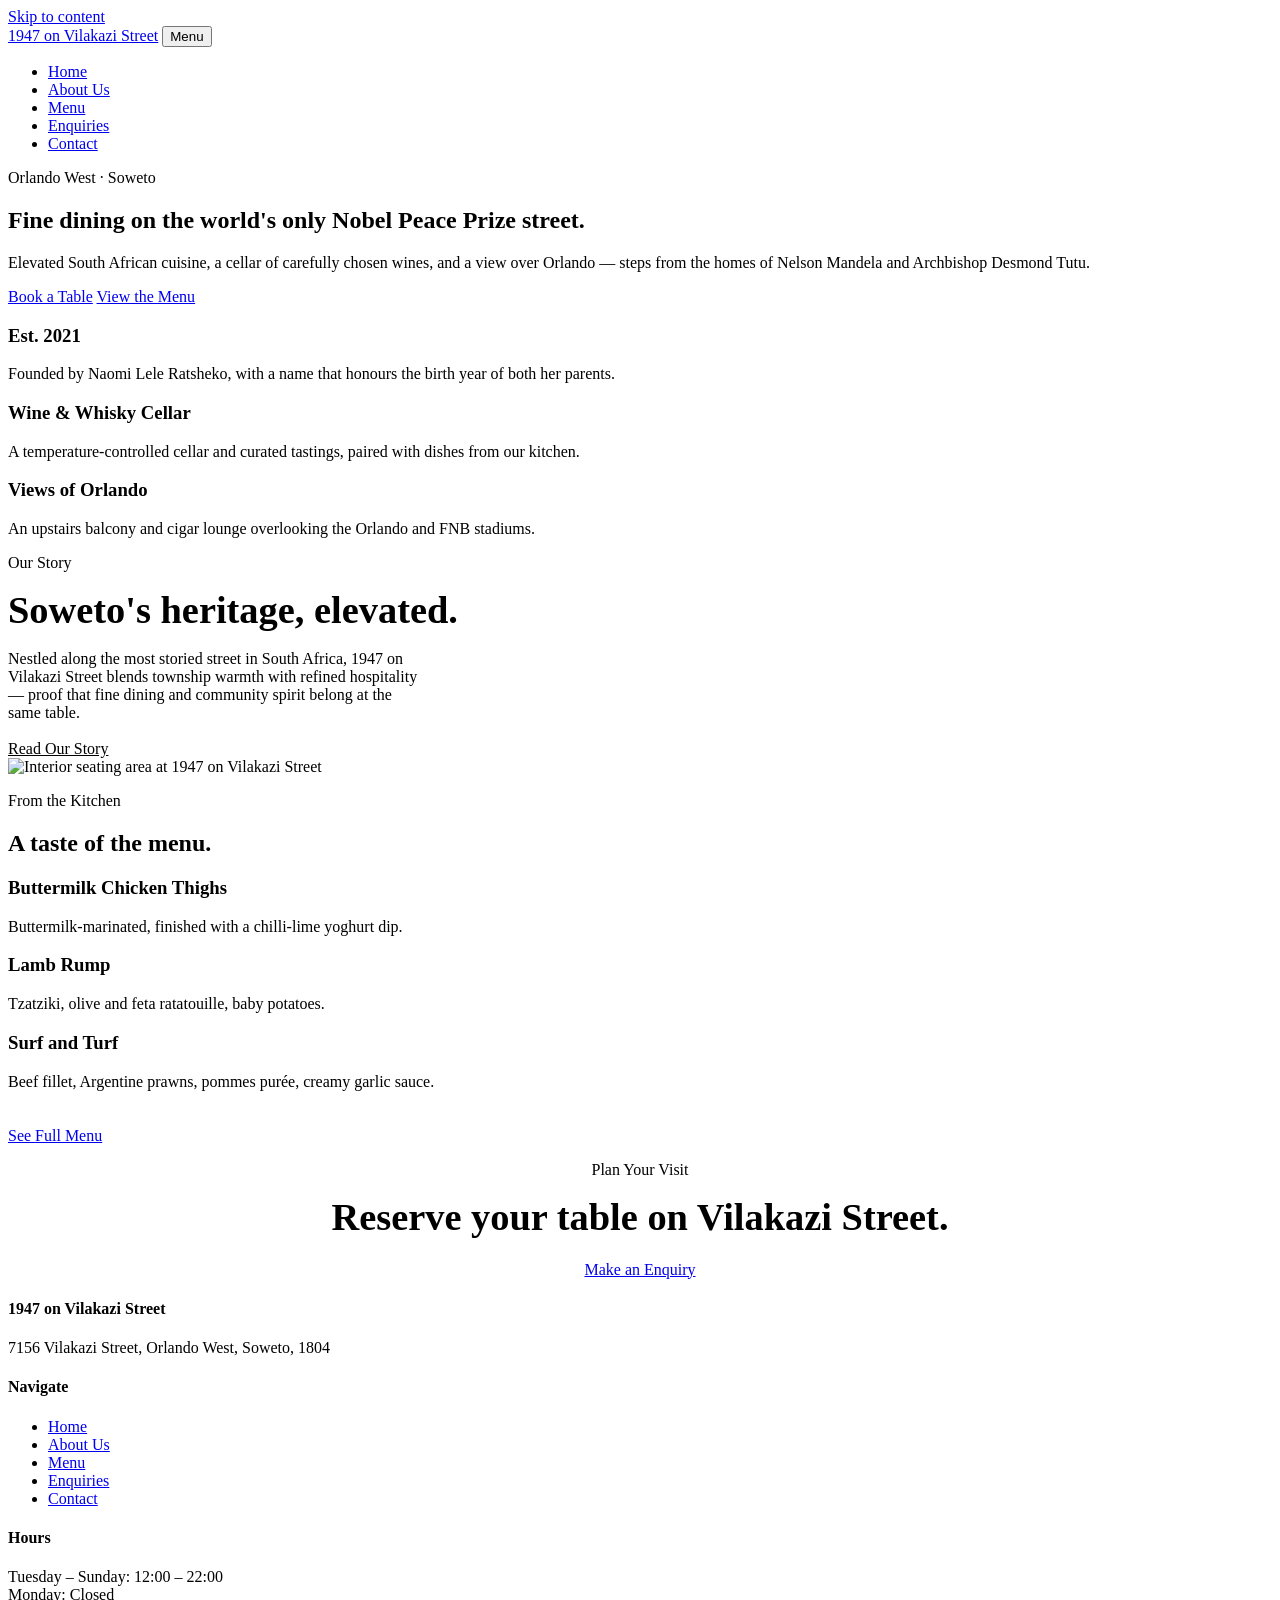
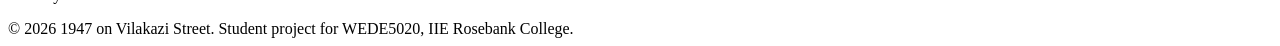
==== index.html @ f9e855d2 "Add files via upload" ====
<!DOCTYPE html>
<html lang="en">
<head>
<meta charset="UTF-8">
<meta name="viewport" content="width=device-width, initial-scale=1.0">
<title>1947 on Vilakazi Street | Fine Dining, Orlando West, Soweto</title>
<meta name="description" content="1947 on Vilakazi Street is a fine-dining restaurant on Soweto's historic Vilakazi Street, offering elevated South African cuisine, wine, and heritage.">
<link rel="stylesheet" href="css/styles.css">
</head>
<body>

<a href="#main" class="skip-link">Skip to content</a>

<header class="site-header">
  <nav class="nav">
    <a href="index.html" class="brand"><span class="brand-year">1947</span> on Vilakazi Street</a>
    <button class="nav-toggle" aria-expanded="false" aria-controls="navLinks">Menu</button>
    <ul class="nav-links" id="navLinks">
      <li><a href="index.html" aria-current="page">Home</a></li>
      <li><a href="about.html">About Us</a></li>
      <li><a href="menu.html">Menu</a></li>
      <li><a href="enquiry.html">Enquiries</a></li>
      <li><a href="contact.html">Contact</a></li>
    </ul>
  </nav>
</header>

<main id="main">

  <section class="hero">
    <div class="hero-inner">
      <p class="eyebrow">Orlando West · Soweto</p>
      <h1>Fine dining on the world's only Nobel Peace Prize street.</h1>
      <p class="lede">Elevated South African cuisine, a cellar of carefully chosen wines, and a view over Orlando — steps from the homes of Nelson Mandela and Archbishop Desmond Tutu.</p>
      <div class="hero-actions">
        <a href="enquiry.html" class="btn btn-primary">Book a Table</a>
        <a href="menu.html" class="btn btn-outline">View the Menu</a>
      </div>
    </div>
  </section>

  <section class="tight">
    <div class="wrap">
      <div class="grid grid-3">
        <div class="card">
          <h3>Est. 2021</h3>
          <p>Founded by Naomi Lele Ratsheko, with a name that honours the birth year of both her parents.</p>
        </div>
        <div class="card">
          <h3>Wine &amp; Whisky Cellar</h3>
          <p>A temperature-controlled cellar and curated tastings, paired with dishes from our kitchen.</p>
        </div>
        <div class="card">
          <h3>Views of Orlando</h3>
          <p>An upstairs balcony and cigar lounge overlooking the Orlando and FNB stadiums.</p>
        </div>
      </div>
    </div>
  </section>

  <section>
    <div class="wrap">
      <div class="grid grid-2" style="align-items:center;">
        <div>
          <p class="eyebrow">Our Story</p>
          <h2 style="font-family:var(--font-display); font-size:clamp(1.8rem,3.4vw,2.4rem); color:var(--burgundy-dark); margin:12px 0 18px;">Soweto's heritage, elevated.</h2>
          <p style="max-width:52ch; margin-bottom:18px;">Nestled along the most storied street in South Africa, 1947 on Vilakazi Street blends township warmth with refined hospitality — proof that fine dining and community spirit belong at the same table.</p>
          <a href="about.html" class="btn btn-outline" style="border-color:var(--burgundy); color:var(--burgundy);">Read Our Story</a>
        </div>
        <img src="images/interior-seating-1.jpeg" alt="Interior seating area at 1947 on Vilakazi Street" style="aspect-ratio:4/3; object-fit:cover; width:100%;">
      </div>
    </div>
  </section>

  <section class="on-dark">
    <div class="wrap">
      <div class="section-head">
        <p class="eyebrow">From the Kitchen</p>
        <h2>A taste of the menu.</h2>
      </div>
      <div class="grid grid-3">
        <div class="card" style="background:transparent; border-color:rgba(243,236,221,0.15);">
          <h3 style="color:var(--gold);">Buttermilk Chicken Thighs</h3>
          <p>Buttermilk-marinated, finished with a chilli-lime yoghurt dip.</p>
        </div>
        <div class="card" style="background:transparent; border-color:rgba(243,236,221,0.15);">
          <h3 style="color:var(--gold);">Lamb Rump</h3>
          <p>Tzatziki, olive and feta ratatouille, baby potatoes.</p>
        </div>
        <div class="card" style="background:transparent; border-color:rgba(243,236,221,0.15);">
          <h3 style="color:var(--gold);">Surf and Turf</h3>
          <p>Beef fillet, Argentine prawns, pommes purée, creamy garlic sauce.</p>
        </div>
      </div>
      <div style="margin-top:36px;">
        <a href="menu.html" class="btn btn-primary">See Full Menu</a>
      </div>
    </div>
  </section>

  <section class="tight">
    <div class="wrap" style="text-align:center;">
      <p class="eyebrow">Plan Your Visit</p>
      <h2 style="font-family:var(--font-display); font-size:clamp(1.8rem,3.4vw,2.4rem); color:var(--burgundy-dark); margin:12px 0 22px;">Reserve your table on Vilakazi Street.</h2>
      <a href="enquiry.html" class="btn btn-primary">Make an Enquiry</a>
    </div>
  </section>

</main>

<footer class="site-footer">
  <div class="wrap">
    <div class="footer-grid">
      <div>
        <h4>1947 on Vilakazi Street</h4>
        <p>7156 Vilakazi Street, Orlando West, Soweto, 1804</p>
      </div>
      <div>
        <h4>Navigate</h4>
        <ul>
          <li><a href="index.html">Home</a></li>
          <li><a href="about.html">About Us</a></li>
          <li><a href="menu.html">Menu</a></li>
          <li><a href="enquiry.html">Enquiries</a></li>
          <li><a href="contact.html">Contact</a></li>
        </ul>
      </div>
      <div>
        <h4>Hours</h4>
        <p>Tuesday – Sunday: 12:00 – 22:00<br>Monday: Closed</p>
      </div>
    </div>
    <div class="footer-bottom">&copy; 2026 1947 on Vilakazi Street. Student project for WEDE5020, IIE Rosebank College.</div>
  </div>
</footer>

<script src="js/script.js"></script>
</body>
</html>
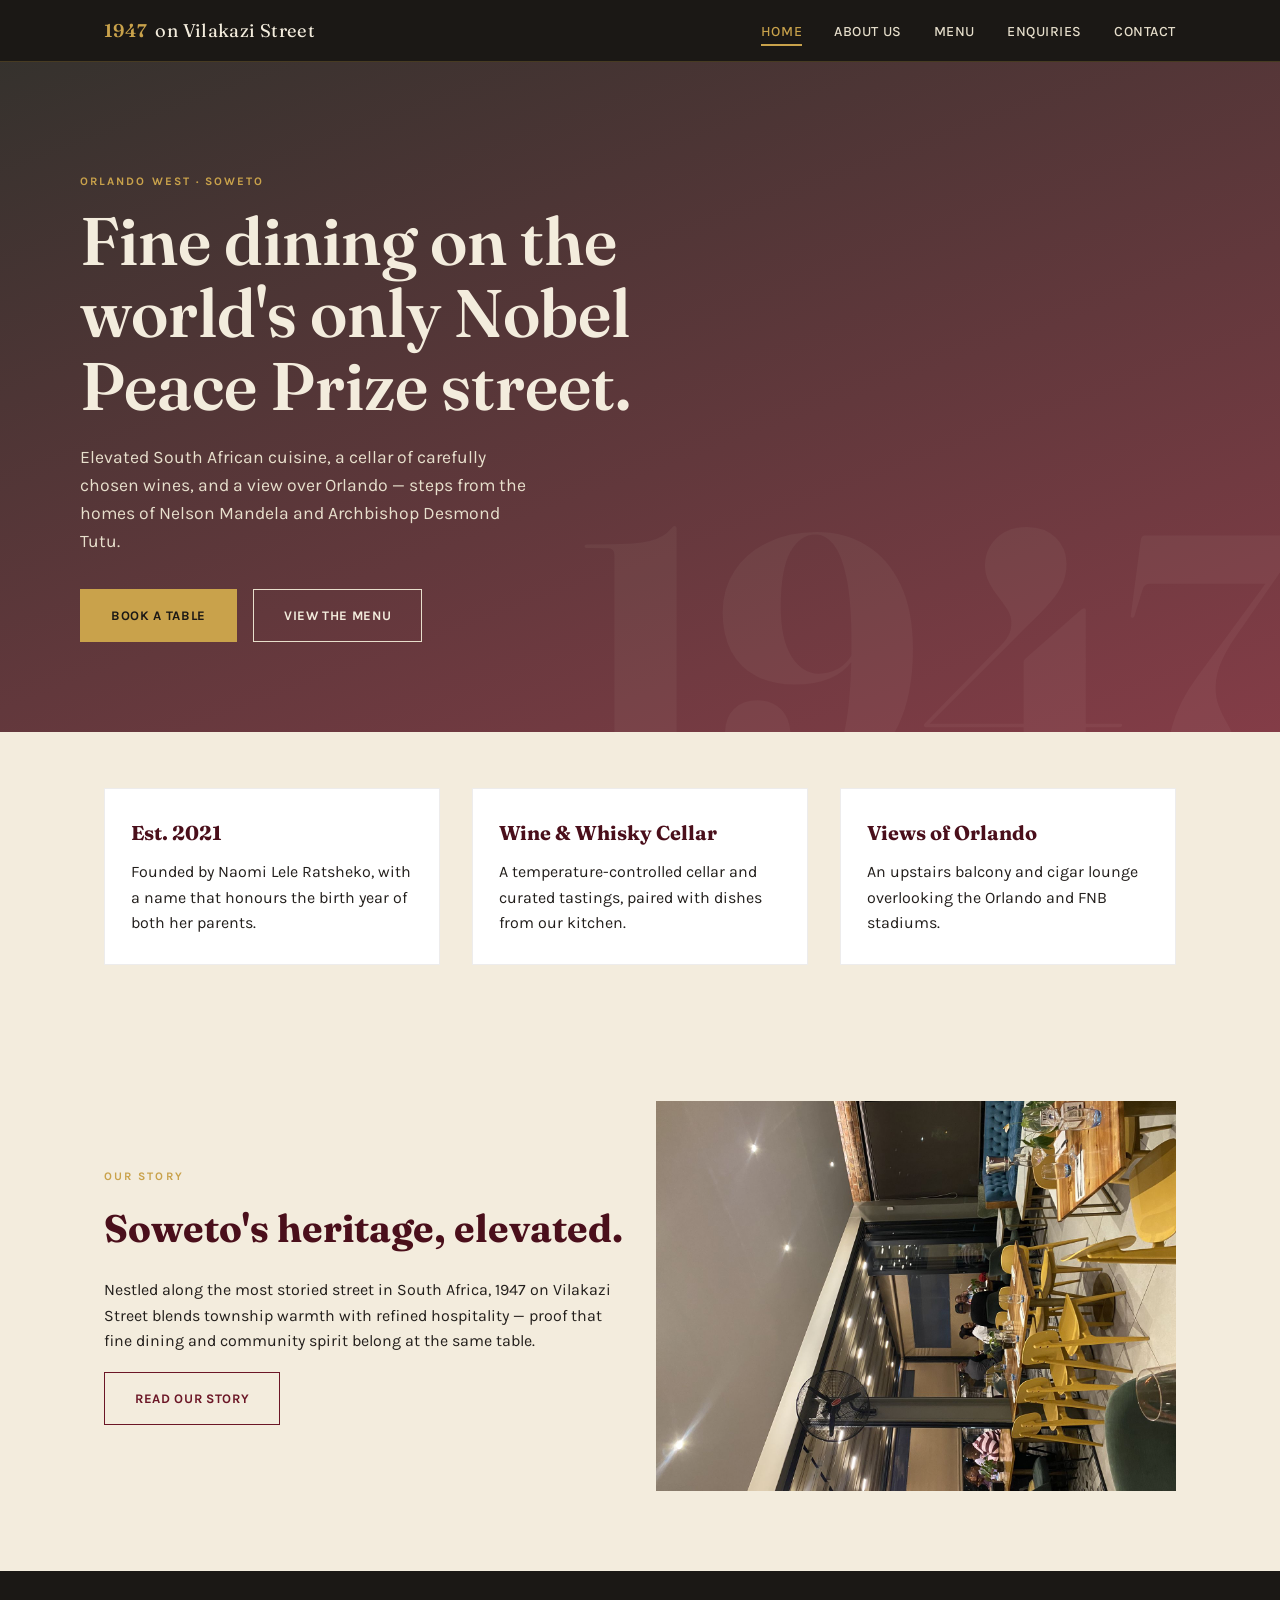
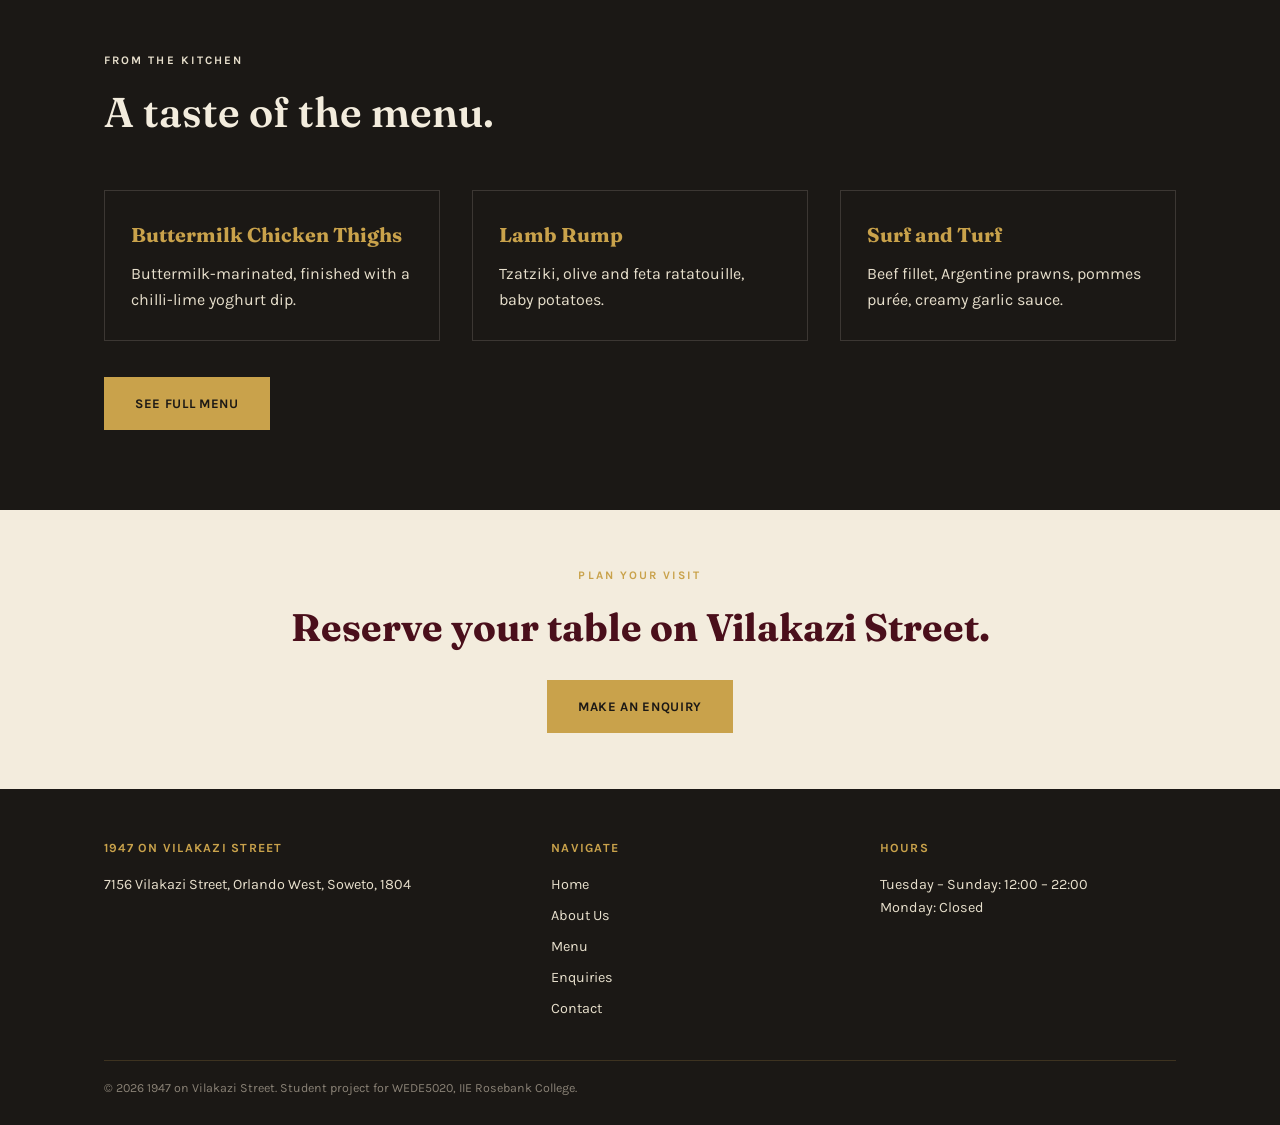
==== commit 1d46b857: "Fix stylesheet link and image source paths" ====
--- a/index.html
+++ b/index.html
@@ -5,7 +5,7 @@
 <meta name="viewport" content="width=device-width, initial-scale=1.0">
 <title>1947 on Vilakazi Street | Fine Dining, Orlando West, Soweto</title>
 <meta name="description" content="1947 on Vilakazi Street is a fine-dining restaurant on Soweto's historic Vilakazi Street, offering elevated South African cuisine, wine, and heritage.">
-<link rel="stylesheet" href="css/styles.css">
+<link rel="stylesheet" href="styles.css">
 </head>
 <body>
 
@@ -67,7 +67,7 @@
           <p style="max-width:52ch; margin-bottom:18px;">Nestled along the most storied street in South Africa, 1947 on Vilakazi Street blends township warmth with refined hospitality — proof that fine dining and community spirit belong at the same table.</p>
           <a href="about.html" class="btn btn-outline" style="border-color:var(--burgundy); color:var(--burgundy);">Read Our Story</a>
         </div>
-        <img src="images/interior-seating-1.jpeg" alt="Interior seating area at 1947 on Vilakazi Street" style="aspect-ratio:4/3; object-fit:cover; width:100%;">
+        <img src="interior-seating-1.jpeg" alt="Interior seating area at 1947 on Vilakazi Street" style="aspect-ratio:4/3; object-fit:cover; width:100%;">
       </div>
     </div>
   </section>
--- a/styles.css
+++ b/styles.css
@@ -0,0 +1,482 @@
+/* ============================================
+   1947 on Vilakazi Street — Stylesheet
+   Design tokens
+   Colour: burgundy #6B1626, charcoal #1B1815, gold #C9A24B, cream #F3ECDD
+   Type: Fraunces (display) / Karla (body)
+   ============================================ */
+
+@import url('https://fonts.googleapis.com/css2?family=Fraunces:opsz,wght@9..144,400;9..144,600;9..144,700&family=Karla:wght@400;500;700&display=swap');
+
+:root {
+  --burgundy: #6B1626;
+  --burgundy-dark: #4A0F1B;
+  --charcoal: #1B1815;
+  --gold: #C9A24B;
+  --gold-soft: #DCC084;
+  --cream: #F3ECDD;
+  --cream-dim: #E7DFCC;
+  --ink: #221E1B;
+
+  --font-display: 'Fraunces', Georgia, serif;
+  --font-body: 'Karla', -apple-system, sans-serif;
+
+  --radius: 2px;
+  --max-width: 1120px;
+}
+
+* { box-sizing: border-box; margin: 0; padding: 0; }
+
+html { scroll-behavior: smooth; }
+
+body {
+  font-family: var(--font-body);
+  color: var(--ink);
+  background: var(--cream);
+  line-height: 1.6;
+  -webkit-font-smoothing: antialiased;
+}
+
+img { max-width: 100%; display: block; }
+a { color: inherit; text-decoration: none; }
+
+/* Respect reduced motion */
+@media (prefers-reduced-motion: reduce) {
+  * { animation: none !important; transition: none !important; scroll-behavior: auto !important; }
+}
+
+/* ===== Layout helpers ===== */
+.wrap {
+  max-width: var(--max-width);
+  margin: 0 auto;
+  padding: 0 24px;
+}
+
+.eyebrow {
+  font-family: var(--font-body);
+  font-weight: 700;
+  letter-spacing: 0.18em;
+  text-transform: uppercase;
+  font-size: 0.72rem;
+  color: var(--gold);
+}
+
+.divider {
+  width: 56px;
+  height: 2px;
+  background: var(--gold);
+  margin: 18px 0;
+  border: none;
+}
+
+.divider.center { margin-left: auto; margin-right: auto; }
+
+/* ===== Header / Nav ===== */
+.site-header {
+  position: sticky;
+  top: 0;
+  z-index: 100;
+  background: var(--charcoal);
+  border-bottom: 1px solid rgba(201, 162, 74, 0.25);
+}
+
+.nav {
+  display: flex;
+  align-items: center;
+  justify-content: space-between;
+  max-width: var(--max-width);
+  margin: 0 auto;
+  padding: 16px 24px;
+}
+
+.brand {
+  font-family: var(--font-display);
+  color: var(--cream);
+  font-size: 1.15rem;
+  display: flex;
+  align-items: baseline;
+  gap: 8px;
+  letter-spacing: 0.02em;
+}
+
+.brand .brand-year {
+  color: var(--gold);
+  font-weight: 600;
+}
+
+.nav-links {
+  display: flex;
+  gap: 32px;
+  list-style: none;
+}
+
+.nav-links a {
+  color: var(--cream-dim);
+  font-size: 0.88rem;
+  letter-spacing: 0.04em;
+  text-transform: uppercase;
+  font-weight: 500;
+  position: relative;
+  padding: 4px 0;
+  transition: color 0.2s ease;
+}
+
+.nav-links a:hover,
+.nav-links a:focus-visible,
+.nav-links a[aria-current="page"] {
+  color: var(--gold);
+  outline: none;
+}
+
+.nav-links a[aria-current="page"]::after {
+  content: "";
+  position: absolute;
+  bottom: -2px; left: 0; right: 0;
+  height: 2px;
+  background: var(--gold);
+}
+
+.nav-toggle {
+  display: none;
+  background: none;
+  border: 1px solid var(--gold);
+  color: var(--gold);
+  font-size: 0.8rem;
+  letter-spacing: 0.08em;
+  text-transform: uppercase;
+  padding: 8px 14px;
+  cursor: pointer;
+  font-family: var(--font-body);
+}
+
+.nav-toggle:focus-visible,
+a:focus-visible,
+button:focus-visible,
+input:focus-visible,
+textarea:focus-visible,
+select:focus-visible {
+  outline: 2px solid var(--gold);
+  outline-offset: 3px;
+}
+
+@media (max-width: 760px) {
+  .nav-links {
+    display: none;
+    position: absolute;
+    top: 100%; left: 0; right: 0;
+    background: var(--charcoal);
+    flex-direction: column;
+    gap: 0;
+    padding: 8px 0 16px;
+    border-bottom: 1px solid rgba(201,162,74,0.25);
+  }
+  .nav-links.open { display: flex; }
+  .nav-links a { display: block; padding: 12px 24px; }
+  .nav-toggle { display: block; }
+}
+
+/* ===== Hero ===== */
+.hero {
+  background:
+    linear-gradient(160deg, rgba(27,24,21,0.88) 0%, rgba(107,22,38,0.82) 100%);
+  color: var(--cream);
+  padding: 110px 24px 90px;
+  position: relative;
+  overflow: hidden;
+}
+
+.hero::before {
+  content: "1947";
+  position: absolute;
+  right: -0.05em;
+  bottom: -0.28em;
+  font-family: var(--font-display);
+  font-size: 22rem;
+  font-weight: 700;
+  color: rgba(243, 236, 221, 0.045);
+  line-height: 1;
+  pointer-events: none;
+}
+
+.hero-inner {
+  max-width: var(--max-width);
+  margin: 0 auto;
+  position: relative;
+}
+
+.hero h1 {
+  font-family: var(--font-display);
+  font-size: clamp(2.4rem, 5.5vw, 4.2rem);
+  font-weight: 600;
+  line-height: 1.08;
+  max-width: 14ch;
+  margin: 14px 0 20px;
+}
+
+.hero p.lede {
+  font-size: 1.1rem;
+  max-width: 46ch;
+  color: var(--cream-dim);
+  margin-bottom: 34px;
+}
+
+.hero-actions { display: flex; gap: 16px; flex-wrap: wrap; }
+
+/* ===== Buttons ===== */
+.btn {
+  display: inline-block;
+  font-family: var(--font-body);
+  font-weight: 700;
+  letter-spacing: 0.05em;
+  text-transform: uppercase;
+  font-size: 0.82rem;
+  padding: 15px 30px;
+  border: 1px solid transparent;
+  cursor: pointer;
+  transition: transform 0.15s ease, background 0.2s ease, color 0.2s ease;
+}
+
+.btn-primary {
+  background: var(--gold);
+  color: var(--charcoal);
+}
+.btn-primary:hover { background: var(--gold-soft); transform: translateY(-1px); }
+
+.btn-outline {
+  background: transparent;
+  border-color: var(--cream-dim);
+  color: var(--cream);
+}
+.btn-outline:hover { border-color: var(--gold); color: var(--gold); }
+
+/* ===== Sections ===== */
+section { padding: 80px 0; }
+section.tight { padding: 56px 0; }
+
+.section-head { max-width: 60ch; margin-bottom: 44px; }
+.section-head h2 {
+  font-family: var(--font-display);
+  font-size: clamp(1.8rem, 3.4vw, 2.6rem);
+  font-weight: 600;
+  margin-top: 10px;
+  color: var(--burgundy-dark);
+}
+
+.on-dark { background: var(--charcoal); color: var(--cream); }
+.on-dark .section-head h2 { color: var(--cream); }
+.on-dark p { color: var(--cream-dim); }
+
+/* ===== Cards / grid ===== */
+.grid {
+  display: grid;
+  gap: 32px;
+}
+.grid-3 { grid-template-columns: repeat(3, 1fr); }
+.grid-2 { grid-template-columns: repeat(2, 1fr); }
+
+@media (max-width: 820px) {
+  .grid-3, .grid-2 { grid-template-columns: 1fr; }
+}
+
+.card {
+  background: #fff;
+  border: 1px solid rgba(27,24,21,0.08);
+  padding: 28px 26px;
+}
+
+.card h3 {
+  font-family: var(--font-display);
+  font-size: 1.25rem;
+  color: var(--burgundy-dark);
+  margin-bottom: 10px;
+}
+
+/* ===== Image placeholder blocks (swap with real photography) ===== */
+.img-placeholder {
+  background: repeating-linear-gradient(135deg, #E7DFCC, #E7DFCC 10px, #DED4BC 10px, #DED4BC 20px);
+  border: 1px dashed rgba(27,24,21,0.25);
+  display: flex;
+  align-items: center;
+  justify-content: center;
+  color: rgba(27,24,21,0.55);
+  font-size: 0.78rem;
+  letter-spacing: 0.05em;
+  text-transform: uppercase;
+  text-align: center;
+  padding: 20px;
+  min-height: 220px;
+}
+
+/* ===== Menu (signature element: dotted-leader pricing) ===== */
+.menu-category { margin-bottom: 48px; }
+.menu-category h3 {
+  font-family: var(--font-display);
+  font-size: 1.4rem;
+  color: var(--burgundy);
+  margin-bottom: 22px;
+}
+
+.menu-item {
+  display: flex;
+  align-items: baseline;
+  gap: 10px;
+  margin-bottom: 20px;
+}
+
+.menu-item .name {
+  font-weight: 700;
+  white-space: nowrap;
+}
+
+.menu-item .leader {
+  flex: 1;
+  border-bottom: 1px dotted rgba(27,24,21,0.35);
+  height: 0;
+  transform: translateY(-4px);
+}
+
+.menu-item .price {
+  font-family: 'Karla', monospace;
+  font-weight: 700;
+  color: var(--burgundy);
+  white-space: nowrap;
+}
+
+.menu-item .desc {
+  flex-basis: 100%;
+  font-size: 0.9rem;
+  color: #5a534c;
+  margin-top: -12px;
+}
+
+/* ===== Forms ===== */
+.form-grid {
+  display: grid;
+  gap: 20px;
+  max-width: 640px;
+}
+
+label {
+  display: block;
+  font-weight: 700;
+  font-size: 0.85rem;
+  letter-spacing: 0.03em;
+  text-transform: uppercase;
+  margin-bottom: 8px;
+  color: var(--burgundy-dark);
+}
+
+input, select, textarea {
+  width: 100%;
+  font-family: var(--font-body);
+  font-size: 1rem;
+  padding: 13px 14px;
+  border: 1px solid rgba(27,24,21,0.25);
+  background: #fff;
+  color: var(--ink);
+}
+
+textarea { resize: vertical; min-height: 130px; }
+
+.field-error {
+  color: var(--burgundy);
+  font-size: 0.82rem;
+  margin-top: 6px;
+  display: none;
+}
+
+.field.invalid input,
+.field.invalid select,
+.field.invalid textarea {
+  border-color: var(--burgundy);
+}
+.field.invalid .field-error { display: block; }
+
+.form-note {
+  font-size: 0.85rem;
+  color: #6b6355;
+  margin-top: 4px;
+}
+
+#formSuccess {
+  display: none;
+  background: #EFE8D9;
+  border-left: 3px solid var(--gold);
+  padding: 16px 18px;
+  margin-bottom: 24px;
+  font-weight: 500;
+}
+#formSuccess.show { display: block; }
+
+/* ===== Contact info list ===== */
+.info-list { list-style: none; }
+.info-list li {
+  padding: 14px 0;
+  border-bottom: 1px solid rgba(27,24,21,0.1);
+}
+.info-list .label {
+  display: block;
+  font-size: 0.75rem;
+  letter-spacing: 0.08em;
+  text-transform: uppercase;
+  color: var(--gold);
+  font-weight: 700;
+  margin-bottom: 4px;
+}
+
+.map-embed {
+  border: 1px solid rgba(27,24,21,0.15);
+  width: 100%;
+  height: 320px;
+}
+
+/* ===== Footer ===== */
+.site-footer {
+  background: var(--charcoal);
+  color: var(--cream-dim);
+  padding: 50px 0 26px;
+  font-size: 0.9rem;
+}
+
+.footer-grid {
+  display: grid;
+  grid-template-columns: 1.4fr 1fr 1fr;
+  gap: 32px;
+  margin-bottom: 32px;
+}
+
+@media (max-width: 700px) {
+  .footer-grid { grid-template-columns: 1fr; }
+}
+
+.site-footer h4 {
+  color: var(--gold);
+  font-family: var(--font-body);
+  font-size: 0.78rem;
+  letter-spacing: 0.1em;
+  text-transform: uppercase;
+  margin-bottom: 14px;
+}
+
+.site-footer ul { list-style: none; }
+.site-footer li { margin-bottom: 8px; }
+.site-footer a:hover { color: var(--gold); }
+
+.footer-bottom {
+  border-top: 1px solid rgba(201,162,74,0.2);
+  padding-top: 18px;
+  font-size: 0.78rem;
+  color: #8a8276;
+}
+
+/* ===== Skip link (accessibility) ===== */
+.skip-link {
+  position: absolute;
+  left: -999px;
+  top: 0;
+  background: var(--gold);
+  color: var(--charcoal);
+  padding: 10px 16px;
+  z-index: 200;
+  font-weight: 700;
+}
+.skip-link:focus { left: 12px; top: 12px; }
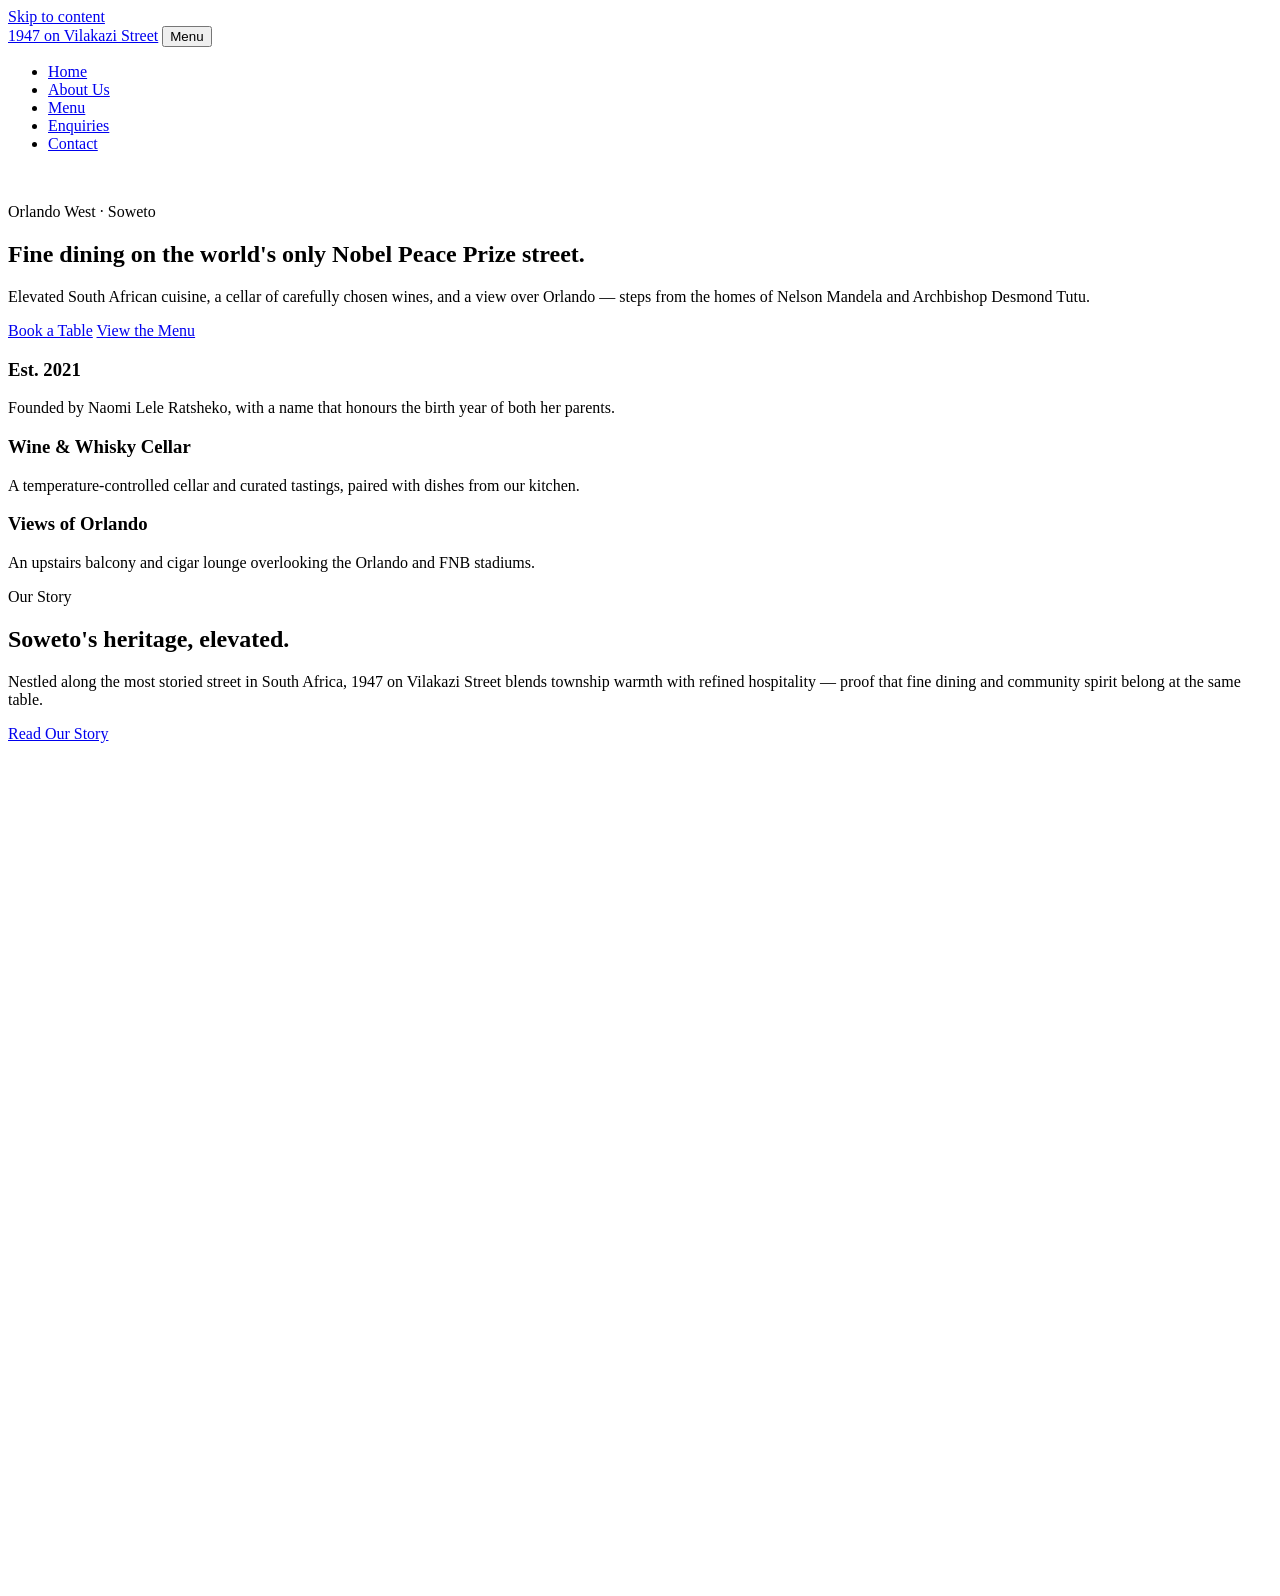
==== commit fcfafe25: "Update HTML pages for part 2" ====
--- a/index.html
+++ b/index.html
@@ -5,7 +5,7 @@
 <meta name="viewport" content="width=device-width, initial-scale=1.0">
 <title>1947 on Vilakazi Street | Fine Dining, Orlando West, Soweto</title>
 <meta name="description" content="1947 on Vilakazi Street is a fine-dining restaurant on Soweto's historic Vilakazi Street, offering elevated South African cuisine, wine, and heritage.">
-<link rel="stylesheet" href="styles.css">
+<link rel="stylesheet" href="css/styles.css">
 </head>
 <body>
 
@@ -28,6 +28,13 @@
 <main id="main">
 
   <section class="hero">
+    <div class="photo-frame--hero" aria-hidden="true">
+      <picture>
+        <source srcset="images/home-hero-800.jpg 800w, images/home-hero-1400.jpg 1400w, images/home-hero-2000.jpg 2000w"
+                sizes="100vw">
+        <img src="images/home-hero-1400.jpg" alt="" loading="eager">
+      </picture>
+    </div>
     <div class="hero-inner">
       <p class="eyebrow">Orlando West · Soweto</p>
       <h1>Fine dining on the world's only Nobel Peace Prize street.</h1>
@@ -60,14 +67,20 @@
 
   <section>
     <div class="wrap">
-      <div class="grid grid-2" style="align-items:center;">
+      <div class="grid grid-2 center-v">
         <div>
           <p class="eyebrow">Our Story</p>
-          <h2 style="font-family:var(--font-display); font-size:clamp(1.8rem,3.4vw,2.4rem); color:var(--burgundy-dark); margin:12px 0 18px;">Soweto's heritage, elevated.</h2>
-          <p style="max-width:52ch; margin-bottom:18px;">Nestled along the most storied street in South Africa, 1947 on Vilakazi Street blends township warmth with refined hospitality — proof that fine dining and community spirit belong at the same table.</p>
-          <a href="about.html" class="btn btn-outline" style="border-color:var(--burgundy); color:var(--burgundy);">Read Our Story</a>
+          <h2 class="title-md">Soweto's heritage, elevated.</h2>
+          <p class="measure mb-sm">Nestled along the most storied street in South Africa, 1947 on Vilakazi Street blends township warmth with refined hospitality — proof that fine dining and community spirit belong at the same table.</p>
+          <a href="about.html" class="btn btn-outline btn-outline-burgundy">Read Our Story</a>
         </div>
-        <img src="interior-seating-1.jpeg" alt="Interior seating area at 1947 on Vilakazi Street" style="aspect-ratio:4/3; object-fit:cover; width:100%;">
+        <div class="photo-frame photo-4-3">
+          <picture>
+            <source srcset="images/home-interior-400.jpg 400w, images/home-interior-800.jpg 800w, images/home-interior-1200.jpg 1200w"
+                    sizes="(max-width: 820px) 100vw, 50vw">
+            <img src="images/home-interior-800.jpg" alt="The lounge and dining area at 1947 on Vilakazi Street, with a velvet blue banquette and wine glasses set on a wooden table." loading="lazy" width="1200" height="900">
+          </picture>
+        </div>
       </div>
     </div>
   </section>
@@ -79,29 +92,29 @@
         <h2>A taste of the menu.</h2>
       </div>
       <div class="grid grid-3">
-        <div class="card" style="background:transparent; border-color:rgba(243,236,221,0.15);">
-          <h3 style="color:var(--gold);">Buttermilk Chicken Thighs</h3>
+        <div class="card card--on-dark">
+          <h3>Buttermilk Chicken Thighs</h3>
           <p>Buttermilk-marinated, finished with a chilli-lime yoghurt dip.</p>
         </div>
-        <div class="card" style="background:transparent; border-color:rgba(243,236,221,0.15);">
-          <h3 style="color:var(--gold);">Lamb Rump</h3>
+        <div class="card card--on-dark">
+          <h3>Lamb Rump</h3>
           <p>Tzatziki, olive and feta ratatouille, baby potatoes.</p>
         </div>
-        <div class="card" style="background:transparent; border-color:rgba(243,236,221,0.15);">
-          <h3 style="color:var(--gold);">Surf and Turf</h3>
+        <div class="card card--on-dark">
+          <h3>Surf and Turf</h3>
           <p>Beef fillet, Argentine prawns, pommes purée, creamy garlic sauce.</p>
         </div>
       </div>
-      <div style="margin-top:36px;">
+      <div class="mt-lg">
         <a href="menu.html" class="btn btn-primary">See Full Menu</a>
       </div>
     </div>
   </section>
 
   <section class="tight">
-    <div class="wrap" style="text-align:center;">
+    <div class="wrap text-center">
       <p class="eyebrow">Plan Your Visit</p>
-      <h2 style="font-family:var(--font-display); font-size:clamp(1.8rem,3.4vw,2.4rem); color:var(--burgundy-dark); margin:12px 0 22px;">Reserve your table on Vilakazi Street.</h2>
+      <h2 class="title-md">Reserve your table on Vilakazi Street.</h2>
       <a href="enquiry.html" class="btn btn-primary">Make an Enquiry</a>
     </div>
   </section>
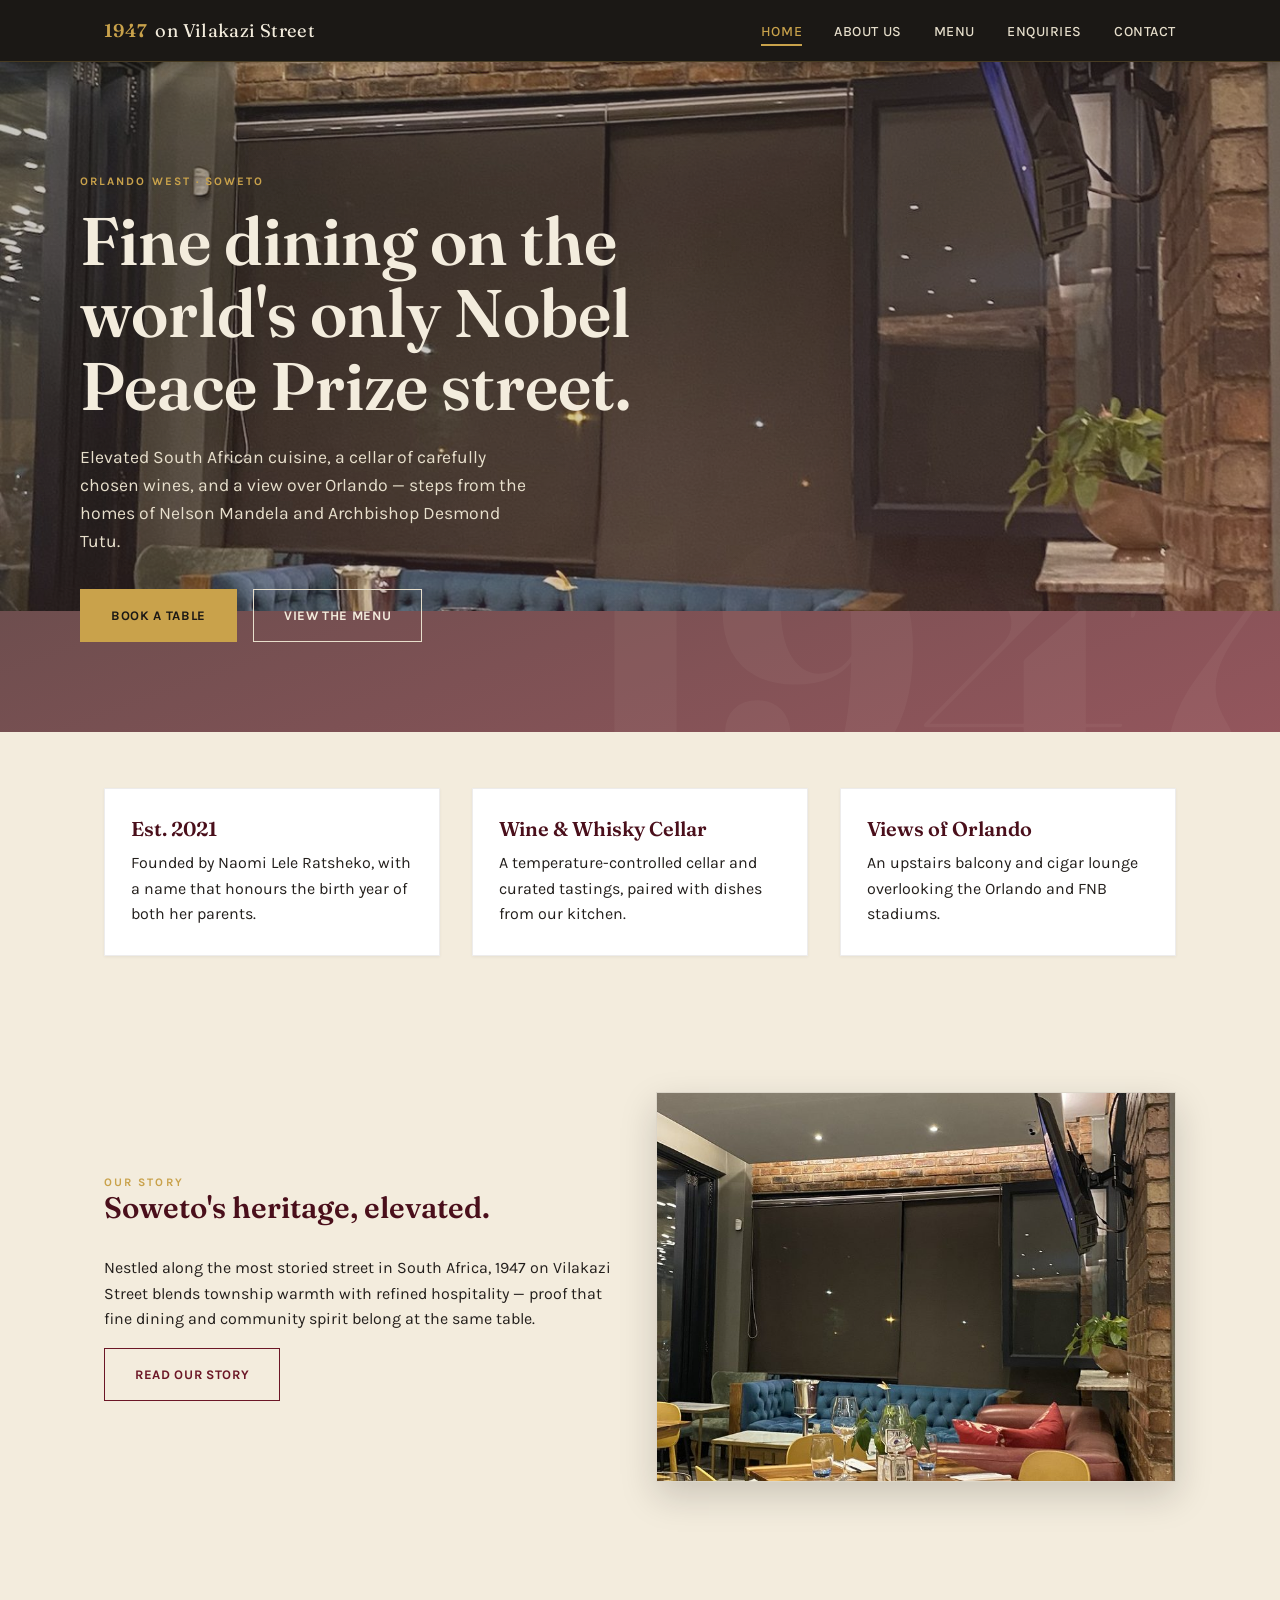
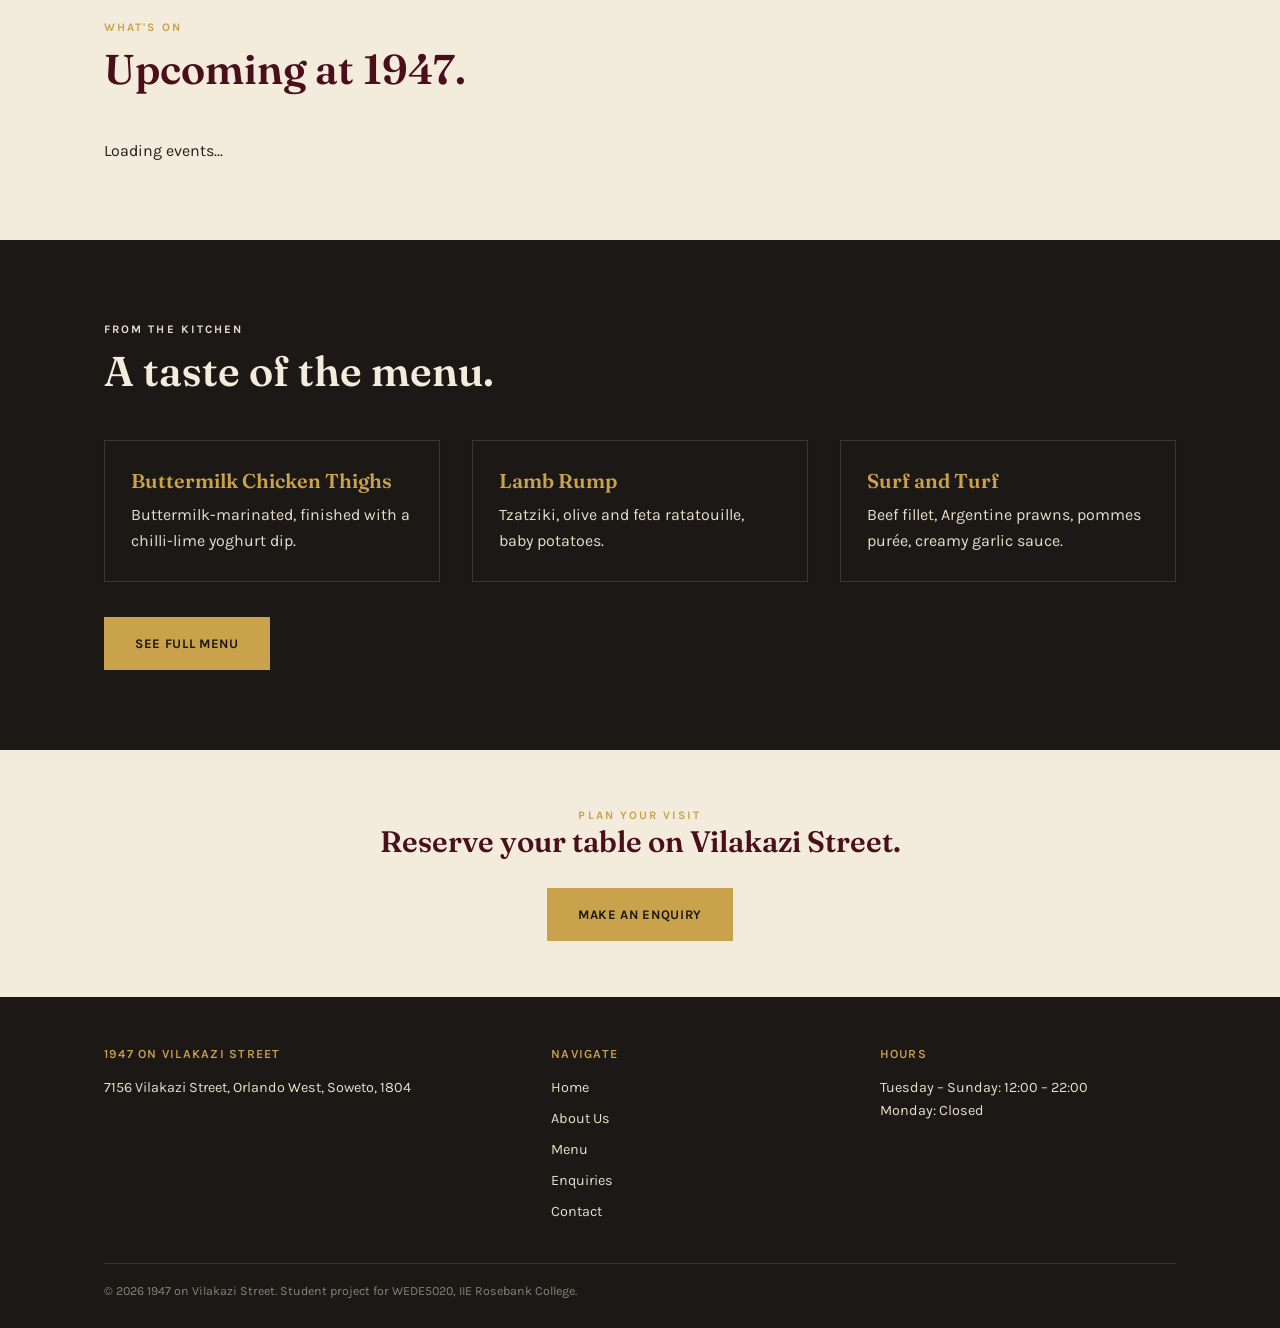
==== commit c94bb41b: "part 3 pages and files" ====
--- a/index.html
+++ b/index.html
@@ -5,7 +5,28 @@
 <meta name="viewport" content="width=device-width, initial-scale=1.0">
 <title>1947 on Vilakazi Street | Fine Dining, Orlando West, Soweto</title>
 <meta name="description" content="1947 on Vilakazi Street is a fine-dining restaurant on Soweto's historic Vilakazi Street, offering elevated South African cuisine, wine, and heritage.">
+<meta name="author" content="Vuyokazi Hlatshwayo">
+<meta name="theme-color" content="#1B1815">
+<link rel="canonical" href="https://YOUR-SITE.netlify.app/index.html">
+<meta property="og:type" content="website">
+<meta property="og:title" content="1947 on Vilakazi Street | Fine Dining, Orlando West, Soweto">
+<meta property="og:description" content="1947 on Vilakazi Street is a fine-dining restaurant on Soweto's historic Vilakazi Street, offering elevated South African cuisine, wine, and heritage.">
+<meta property="og:image" content="https://YOUR-SITE.netlify.app/images/home-hero-1400.jpg">
+<meta property="og:url" content="https://YOUR-SITE.netlify.app/index.html">
+<link rel="preconnect" href="https://fonts.googleapis.com">
+<link rel="preconnect" href="https://fonts.gstatic.com" crossorigin>
+<link rel="stylesheet" href="https://fonts.googleapis.com/css2?family=Fraunces:opsz,wght@9..144,400;9..144,600;9..144,700&family=Karla:wght@400;500;700&display=swap">
 <link rel="stylesheet" href="css/styles.css">
+<script type="application/ld+json">
+{
+  "@context": "https://schema.org",
+  "@type": "Restaurant",
+  "name": "1947 on Vilakazi Street",
+  "servesCuisine": "South African",
+  "address": { "@type": "PostalAddress", "streetAddress": "7156 Vilakazi Street", "addressLocality": "Orlando West, Soweto", "postalCode": "1804", "addressCountry": "ZA" },
+  "openingHours": "Tu-Su 12:00-22:00"
+}
+</script>
 </head>
 <body>
 
@@ -85,6 +106,17 @@
     </div>
   </section>
 
+  <section class="tight">
+    <div class="wrap">
+      <div class="section-head">
+        <p class="eyebrow">What's On</p>
+        <h2>Upcoming at 1947.</h2>
+      </div>
+      <p id="eventsStatus" class="mb-md">Loading events...</p>
+      <div id="eventsList" class="grid grid-3"></div>
+    </div>
+  </section>
+
   <section class="on-dark">
     <div class="wrap">
       <div class="section-head">
@@ -147,6 +179,6 @@
   </div>
 </footer>
 
-<script src="js/script.js"></script>
+<script src="js/script.js" defer></script>
 </body>
 </html>
--- a/css/styles.css
+++ b/css/styles.css
@@ -0,0 +1,618 @@
+/* ============================================
+   1947 on Vilakazi Street — Stylesheet
+   Design tokens
+   Colour: burgundy #6B1626, charcoal #1B1815, gold #C9A24B, cream #F3ECDD
+   Type: Fraunces (display) / Karla (body)
+   ============================================ */
+
+@import url('https://fonts.googleapis.com/css2?family=Fraunces:opsz,wght@9..144,400;9..144,600;9..144,700&family=Karla:wght@400;500;700&display=swap');
+
+:root {
+  --burgundy: #6B1626;
+  --burgundy-dark: #4A0F1B;
+  --charcoal: #1B1815;
+  --gold: #C9A24B;
+  --gold-soft: #DCC084;
+  --cream: #F3ECDD;
+  --cream-dim: #E7DFCC;
+  --ink: #221E1B;
+
+  --font-display: 'Fraunces', Georgia, serif;
+  --font-body: 'Karla', -apple-system, sans-serif;
+
+  --radius: 2px;
+  --max-width: 1120px;
+}
+
+* { box-sizing: border-box; margin: 0; padding: 0; }
+
+html { scroll-behavior: smooth; }
+
+body {
+  font-family: var(--font-body);
+  color: var(--ink);
+  background: var(--cream);
+  line-height: 1.6;
+  -webkit-font-smoothing: antialiased;
+}
+
+img { max-width: 100%; display: block; }
+a { color: inherit; text-decoration: none; }
+
+/* Respect reduced motion */
+@media (prefers-reduced-motion: reduce) {
+  * { animation: none !important; transition: none !important; scroll-behavior: auto !important; }
+}
+
+/* ===== Layout helpers ===== */
+.wrap {
+  max-width: var(--max-width);
+  margin: 0 auto;
+  padding: 0 24px;
+}
+
+.eyebrow {
+  font-family: var(--font-body);
+  font-weight: 700;
+  letter-spacing: 0.18em;
+  text-transform: uppercase;
+  font-size: 0.72rem;
+  color: var(--gold);
+}
+
+.divider {
+  width: 56px;
+  height: 2px;
+  background: var(--gold);
+  margin: 18px 0;
+  border: none;
+}
+
+.divider.center { margin-left: auto; margin-right: auto; }
+
+/* ===== Header / Nav ===== */
+.site-header {
+  position: sticky;
+  top: 0;
+  z-index: 100;
+  background: var(--charcoal);
+  border-bottom: 1px solid rgba(201, 162, 74, 0.25);
+}
+
+.nav {
+  display: flex;
+  align-items: center;
+  justify-content: space-between;
+  max-width: var(--max-width);
+  margin: 0 auto;
+  padding: 16px 24px;
+}
+
+.brand {
+  font-family: var(--font-display);
+  color: var(--cream);
+  font-size: 1.15rem;
+  display: flex;
+  align-items: baseline;
+  gap: 8px;
+  letter-spacing: 0.02em;
+}
+
+.brand .brand-year {
+  color: var(--gold);
+  font-weight: 600;
+}
+
+.nav-links {
+  display: flex;
+  gap: 32px;
+  list-style: none;
+}
+
+.nav-links a {
+  color: var(--cream-dim);
+  font-size: 0.88rem;
+  letter-spacing: 0.04em;
+  text-transform: uppercase;
+  font-weight: 500;
+  position: relative;
+  padding: 4px 0;
+  transition: color 0.2s ease;
+}
+
+.nav-links a:hover,
+.nav-links a:focus-visible,
+.nav-links a[aria-current="page"] {
+  color: var(--gold);
+  outline: none;
+}
+
+.nav-links a[aria-current="page"]::after {
+  content: "";
+  position: absolute;
+  bottom: -2px; left: 0; right: 0;
+  height: 2px;
+  background: var(--gold);
+}
+
+.nav-toggle {
+  display: none;
+  background: none;
+  border: 1px solid var(--gold);
+  color: var(--gold);
+  font-size: 0.8rem;
+  letter-spacing: 0.08em;
+  text-transform: uppercase;
+  padding: 8px 14px;
+  cursor: pointer;
+  font-family: var(--font-body);
+}
+
+.nav-toggle:focus-visible,
+a:focus-visible,
+button:focus-visible,
+input:focus-visible,
+textarea:focus-visible,
+select:focus-visible {
+  outline: 2px solid var(--gold);
+  outline-offset: 3px;
+}
+
+@media (max-width: 760px) {
+  .nav-links {
+    display: none;
+    position: absolute;
+    top: 100%; left: 0; right: 0;
+    background: var(--charcoal);
+    flex-direction: column;
+    gap: 0;
+    padding: 8px 0 16px;
+    border-bottom: 1px solid rgba(201,162,74,0.25);
+  }
+  .nav-links.open { display: flex; }
+  .nav-links a { display: block; padding: 12px 24px; }
+  .nav-toggle { display: block; }
+}
+
+/* ===== Hero ===== */
+.hero {
+  background:
+    linear-gradient(160deg, rgba(27,24,21,0.78) 0%, rgba(107,22,38,0.7) 100%);
+  color: var(--cream);
+  padding: 110px 24px 90px;
+  position: relative;
+  overflow: hidden;
+}
+
+.hero::before {
+  content: "1947";
+  position: absolute;
+  right: -0.05em;
+  bottom: -0.28em;
+  font-family: var(--font-display);
+  font-size: 22rem;
+  font-weight: 700;
+  color: rgba(243, 236, 221, 0.045);
+  line-height: 1;
+  pointer-events: none;
+}
+
+.hero-inner {
+  max-width: var(--max-width);
+  margin: 0 auto;
+  position: relative;
+}
+
+.hero h1 {
+  font-family: var(--font-display);
+  font-size: clamp(2.4rem, 5.5vw, 4.2rem);
+  font-weight: 600;
+  line-height: 1.08;
+  max-width: 14ch;
+  margin: 14px 0 20px;
+}
+
+.hero p.lede {
+  font-size: 1.1rem;
+  max-width: 46ch;
+  color: var(--cream-dim);
+  margin-bottom: 34px;
+}
+
+.hero-actions { display: flex; gap: 16px; flex-wrap: wrap; }
+
+/* Smaller hero variant used on interior pages (About, Menu, Contact, Enquiries) */
+.hero--sm { padding: 80px 24px 60px; }
+.hero-title-sm { font-size: var(--step3); }
+
+/* ===== Buttons ===== */
+.btn {
+  display: inline-block;
+  font-family: var(--font-body);
+  font-weight: 700;
+  letter-spacing: 0.05em;
+  text-transform: uppercase;
+  font-size: 0.82rem;
+  padding: 15px 30px;
+  border: 1px solid transparent;
+  cursor: pointer;
+  transition: transform 0.15s ease, background 0.2s ease, color 0.2s ease;
+}
+
+.btn-primary {
+  background: var(--gold);
+  color: var(--charcoal);
+}
+.btn-primary:hover { background: var(--gold-soft); transform: translateY(-1px); }
+
+.btn-outline {
+  background: transparent;
+  border-color: var(--cream-dim);
+  color: var(--cream);
+}
+.btn-outline:hover { border-color: var(--gold); color: var(--gold); }
+
+/* ===== Sections ===== */
+section { padding: 80px 0; }
+section.tight { padding: 56px 0; }
+
+.section-head { max-width: 60ch; margin-bottom: 44px; }
+.section-head h2 {
+  font-family: var(--font-display);
+  font-size: clamp(1.8rem, 3.4vw, 2.6rem);
+  font-weight: 600;
+  margin-top: 10px;
+  color: var(--burgundy-dark);
+}
+
+.on-dark { background: var(--charcoal); color: var(--cream); }
+.on-dark .section-head h2 { color: var(--cream); }
+.on-dark p { color: var(--cream-dim); }
+
+/* ===== Cards / grid ===== */
+.grid {
+  display: grid;
+  gap: 32px;
+}
+.grid-3 { grid-template-columns: repeat(3, 1fr); }
+.grid-2 { grid-template-columns: repeat(2, 1fr); }
+
+@media (max-width: 820px) {
+  .grid-3, .grid-2 { grid-template-columns: 1fr; }
+}
+
+.card {
+  background: #fff;
+  border: 1px solid rgba(27,24,21,0.08);
+  padding: 28px 26px;
+}
+
+.card h3 {
+  font-family: var(--font-display);
+  font-size: 1.25rem;
+  color: var(--burgundy-dark);
+  margin-bottom: 10px;
+}
+
+/* ===== Image placeholder blocks (swap with real photography) ===== */
+.img-placeholder {
+  background: repeating-linear-gradient(135deg, #E7DFCC, #E7DFCC 10px, #DED4BC 10px, #DED4BC 20px);
+  border: 1px dashed rgba(27,24,21,0.25);
+  display: flex;
+  align-items: center;
+  justify-content: center;
+  color: rgba(27,24,21,0.55);
+  font-size: 0.78rem;
+  letter-spacing: 0.05em;
+  text-transform: uppercase;
+  text-align: center;
+  padding: 20px;
+  min-height: 220px;
+}
+
+/* ===== Menu (signature element: dotted-leader pricing) ===== */
+.menu-category { margin-bottom: 48px; }
+.menu-category h3 {
+  font-family: var(--font-display);
+  font-size: 1.4rem;
+  color: var(--burgundy);
+  margin-bottom: 22px;
+}
+
+.menu-item {
+  display: flex;
+  align-items: baseline;
+  gap: 10px;
+  margin-bottom: 20px;
+}
+
+.menu-item .name {
+  font-weight: 700;
+  white-space: nowrap;
+}
+
+.menu-item .leader {
+  flex: 1;
+  border-bottom: 1px dotted rgba(27,24,21,0.35);
+  height: 0;
+  transform: translateY(-4px);
+}
+
+.menu-item .price {
+  font-family: 'Karla', monospace;
+  font-weight: 700;
+  color: var(--burgundy);
+  white-space: nowrap;
+}
+
+.menu-item .desc {
+  flex-basis: 100%;
+  font-size: 0.9rem;
+  color: #5a534c;
+  margin-top: -12px;
+}
+
+/* ===== Forms ===== */
+.form-grid {
+  display: grid;
+  gap: 20px;
+  max-width: 640px;
+}
+
+label {
+  display: block;
+  font-weight: 700;
+  font-size: 0.85rem;
+  letter-spacing: 0.03em;
+  text-transform: uppercase;
+  margin-bottom: 8px;
+  color: var(--burgundy-dark);
+}
+
+input, select, textarea {
+  width: 100%;
+  font-family: var(--font-body);
+  font-size: 1rem;
+  padding: 13px 14px;
+  border: 1px solid rgba(27,24,21,0.25);
+  background: #fff;
+  color: var(--ink);
+}
+
+textarea { resize: vertical; min-height: 130px; }
+
+.field-error {
+  color: var(--burgundy);
+  font-size: 0.82rem;
+  margin-top: 6px;
+  display: none;
+}
+
+.field.invalid input,
+.field.invalid select,
+.field.invalid textarea {
+  border-color: var(--burgundy);
+}
+.field.invalid .field-error { display: block; }
+
+.form-note {
+  font-size: 0.85rem;
+  color: #6b6355;
+  margin-top: 4px;
+}
+
+#formSuccess {
+  display: none;
+  background: #EFE8D9;
+  border-left: 3px solid var(--gold);
+  padding: 16px 18px;
+  margin-bottom: 24px;
+  font-weight: 500;
+}
+#formSuccess.show { display: block; }
+
+/* ===== Contact info list ===== */
+.info-list { list-style: none; }
+.info-list li {
+  padding: 14px 0;
+  border-bottom: 1px solid rgba(27,24,21,0.1);
+}
+.info-list .label {
+  display: block;
+  font-size: 0.75rem;
+  letter-spacing: 0.08em;
+  text-transform: uppercase;
+  color: var(--gold);
+  font-weight: 700;
+  margin-bottom: 4px;
+}
+
+.map-embed {
+  border: 1px solid rgba(27,24,21,0.15);
+  width: 100%;
+  height: 320px;
+}
+
+/* ===== Footer ===== */
+.site-footer {
+  background: var(--charcoal);
+  color: var(--cream-dim);
+  padding: 50px 0 26px;
+  font-size: 0.9rem;
+}
+
+.footer-grid {
+  display: grid;
+  grid-template-columns: 1.4fr 1fr 1fr;
+  gap: 32px;
+  margin-bottom: 32px;
+}
+
+@media (max-width: 700px) {
+  .footer-grid { grid-template-columns: 1fr; }
+}
+
+.site-footer h4 {
+  color: var(--gold);
+  font-family: var(--font-body);
+  font-size: 0.78rem;
+  letter-spacing: 0.1em;
+  text-transform: uppercase;
+  margin-bottom: 14px;
+}
+
+.site-footer ul { list-style: none; }
+.site-footer li { margin-bottom: 8px; }
+.site-footer a:hover { color: var(--gold); }
+
+.footer-bottom {
+  border-top: 1px solid rgba(201,162,74,0.2);
+  padding-top: 18px;
+  font-size: 0.78rem;
+  color: #8a8276;
+}
+
+/* ===== Skip link (accessibility) ===== */
+.skip-link {
+  position: absolute;
+  left: -999px;
+  top: 0;
+  background: var(--gold);
+  color: var(--charcoal);
+  padding: 10px 16px;
+  z-index: 200;
+  font-weight: 700;
+}
+.skip-link:focus { left: 12px; top: 12px; }
+
+/* ============================================
+   PART 2 ADDITIONS
+   ============================================ */
+
+/* ===== Extended CSS reset ===== */
+ul, ol { list-style: none; }
+img, picture, video, iframe { max-width: 100%; display: block; }
+h1, h2, h3, h4 { font-weight: 600; line-height: 1.15; }
+button, input, select, textarea { font: inherit; color: inherit; }
+
+/* ===== Typography scale (harmonious type ramp) =====
+   Base 1rem, ratio ~1.25, fluid with clamp() so it also
+   answers the responsive/relative-units requirement. */
+:root {
+  --step-1: clamp(0.83rem, 0.8rem + 0.15vw, 0.9rem);
+  --step0:  1rem;
+  --step1:  clamp(1.2rem, 1.1rem + 0.5vw, 1.35rem);
+  --step2:  clamp(1.5rem, 1.3rem + 1vw, 1.85rem);
+  --step3:  clamp(1.9rem, 1.5rem + 2vw, 2.6rem);
+  --step4:  clamp(2.4rem, 1.8rem + 3vw, 4.2rem);
+}
+
+/* ===== Utility classes (replace repeated inline styles) ===== */
+.title-lg {
+  font-family: var(--font-display);
+  font-size: var(--step3);
+  color: var(--burgundy-dark);
+  margin: 0.75em 0 1.1em;
+}
+.on-dark .title-lg { color: var(--cream); }
+
+.title-md {
+  font-family: var(--font-display);
+  color: var(--burgundy-dark);
+  font-size: var(--step2);
+  margin-bottom: 1em;
+}
+
+.title-sm { margin: 0.6em 0 0.9em; }
+.subheading {
+  font-family: var(--font-display);
+  color: var(--burgundy-dark);
+  margin: 1.75em 0 0.75em;
+}
+.measure { max-width: 52ch; }
+.mb-sm { margin-bottom: 1em; }
+.mb-md { margin-bottom: 1.25em; }
+.mb-lg { margin-bottom: 2.2em; }
+.mt-lg { margin-top: 2.2em; }
+.wrap--narrow { max-width: 840px; }
+.center-v { align-items: center; }
+.start-v { align-items: start; }
+.text-center { text-align: center; }
+
+.btn-outline-burgundy {
+  border-color: var(--burgundy);
+  color: var(--burgundy);
+}
+.btn-outline-burgundy:hover { background: var(--burgundy); color: var(--cream); }
+
+.card--on-dark {
+  background: transparent;
+  border-color: rgba(243, 236, 221, 0.15);
+}
+.card--on-dark h3 { color: var(--gold); }
+
+/* ===== Interactive states ===== */
+.btn:active { transform: translateY(1px) scale(0.98); }
+.btn-primary:active { background: var(--gold); }
+.nav-links a:active { color: var(--gold-soft); }
+.card:hover { box-shadow: 0 10px 28px rgba(27, 24, 21, 0.1); transform: translateY(-2px); }
+.card { transition: transform 0.18s ease, box-shadow 0.18s ease; box-shadow: 0 1px 3px rgba(27,24,21,0.06); }
+
+/* ===== Sticky header shadow ===== */
+.site-header { box-shadow: 0 2px 10px rgba(0,0,0,0.25); }
+
+/* ===== Responsive photography ===== */
+.photo-frame {
+  overflow: hidden;
+  border: 1px solid rgba(27, 24, 21, 0.1);
+  box-shadow: 0 14px 34px rgba(27, 24, 21, 0.18);
+}
+.photo-frame img {
+  width: 100%;
+  height: 100%;
+  object-fit: cover;
+}
+.photo-4-3 { aspect-ratio: 4 / 3; }
+.photo-3-4 { aspect-ratio: 3 / 4; }
+
+.photo-frame--hero {
+  position: absolute;
+  inset: 0;
+  z-index: 0;
+}
+.photo-frame--hero img {
+  width: 100%;
+  height: 100%;
+  object-fit: cover;
+  opacity: 0.7;
+}
+.hero { isolation: isolate; }
+.hero-inner { z-index: 1; }
+
+/* ===== Team avatar placeholders (no photography available) ===== */
+.avatar {
+  min-height: 160px;
+  margin-bottom: 16px;
+  display: flex;
+  align-items: center;
+  justify-content: center;
+  background: linear-gradient(150deg, var(--burgundy) 0%, var(--burgundy-dark) 100%);
+  color: var(--gold-soft);
+  font-family: var(--font-display);
+  font-size: 2.2rem;
+  font-weight: 700;
+  letter-spacing: 0.05em;
+  box-shadow: inset 0 0 0 3px rgba(201,162,74,0.35);
+}
+
+/* ===== Breakpoints =====
+   Desktop: default (>820px)
+   Tablet:  ≤820px  (see .grid-3/.grid-2 stacking above)
+   Mobile:  ≤480px  (fine-tuning below) */
+@media (max-width: 480px) {
+  .hero { padding: 70px 18px 50px; }
+  .wrap { padding: 0 18px; }
+  section { padding: 56px 0; }
+  .btn { width: 100%; text-align: center; }
+  .hero-actions { flex-direction: column; }
+}
